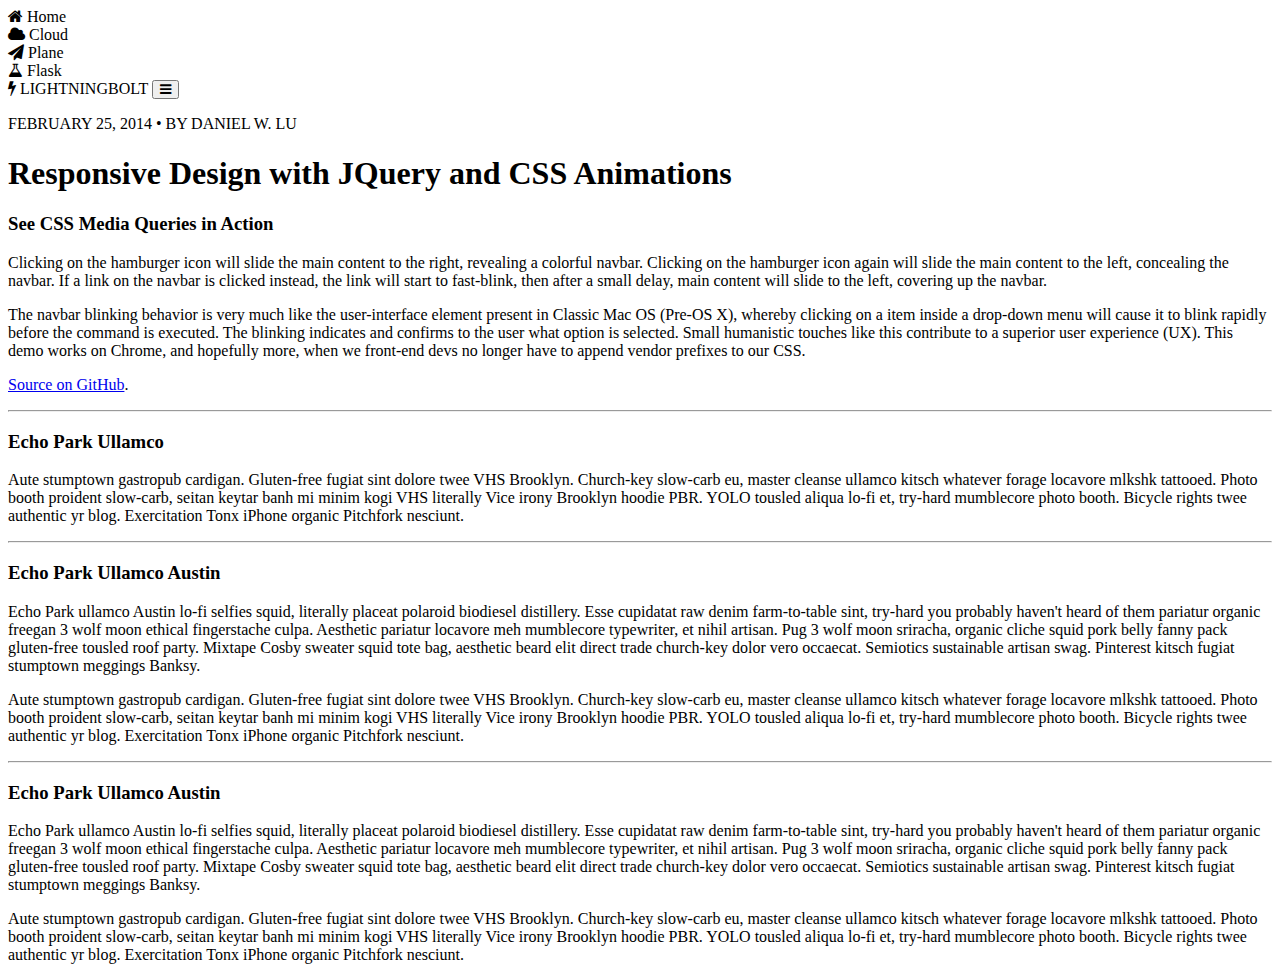
==== docs/index.html @ 4aaa41ac "Added responsive page demo as Github project page" ====
<html>
<head>
	<title>Responsive Test</title>
	<link rel="stylesheet" type="text/css" href="style.css">
	<link href='http://fonts.googleapis.com/css?family=Open+Sans:300italic,400italic,600italic,700italic,800italic,300,400,600,700,800' rel='stylesheet' type='text/css'>
	<link href="http://netdna.bootstrapcdn.com/font-awesome/4.1.0/css/font-awesome.min.css" rel="stylesheet">
	<script src="http://ajax.googleapis.com/ajax/libs/jquery/2.1.0/jquery.min.js"></script>
	<script src="application.js"></script>
	<meta name="viewport" content="width=600, initial-scale=1">
	<!-- Mobile: When viewport size is > 360, set initial scale / magnification to 5x -->
	<!-- Phone's self reported resolution is usually lower than actual hardware resolution -->
</head>
<body>

	<div class="nav hidden">
		<div class="nav-links color-1">
			<span><i class="fa fa-home"></i> Home</span>
		</div>
		<div class="nav-links color-2">
			<span><i class="fa fa-cloud"></i> Cloud</span>
		</div>
		<div class="nav-links color-3">
			<span><i class="fa fa-send"></i> Plane</span>
		</div>
		<div class="nav-links color-4">
			<span><i class="fa fa-flask"></i> Flask</span>
		</div>
	</div>

	<div class="body">

			<div class="side">
				<div class="side-content">
					<div class="name-and-button">
					<span class="business-name"><i class="fa fa-bolt"></i> LIGHTNINGBOLT</span>
					<button type="button" name="show-menu" class="menu-button" id="menu-button"><i class="fa fa-bars"></i></button>
					</div>
					<div class	="info-and-title">
					<p class="blog-info">FEBRUARY 25, 2014 &bull; BY DANIEL W. LU</p>
					<h1>Responsive Design with JQuery and CSS Animations</h1>
					</div>
				</div>
			</div>

			<div class="main">
				<div class="main-content">
					<h3>See CSS Media Queries in Action</h3>

					<p>Clicking on the hamburger icon will slide the main content to the right, revealing a colorful navbar. Clicking on the hamburger icon again will slide the main content to the left, concealing the navbar. If a link on the navbar is clicked instead, the link will start to fast-blink, then after a small delay, main content will slide to the left, covering up the navbar.</p>

					<p>The navbar blinking behavior is very much like the user-interface element present in Classic Mac OS (Pre-OS X), whereby clicking on a item inside a drop-down menu will cause it to blink rapidly before the command is executed. The blinking indicates and confirms to the user what option is selected. Small humanistic touches like this contribute to a superior user experience (UX). This demo works on Chrome, and hopefully more, when we front-end devs no longer have to append vendor prefixes to our CSS.</p>

					<p><a href="https://github.com/dandydanny/responsive_design">Source on GitHub</a>.</p>

				</div>
				
				<hr>

				<div class="main-content">

					<h3>Echo Park Ullamco</h3>

					<p>Aute stumptown gastropub cardigan. Gluten-free fugiat sint dolore twee VHS Brooklyn. Church-key slow-carb eu, master cleanse ullamco kitsch whatever forage locavore mlkshk tattooed. Photo booth proident slow-carb, seitan keytar banh mi minim kogi VHS literally Vice irony Brooklyn hoodie PBR. YOLO tousled aliqua lo-fi et, try-hard mumblecore photo booth. Bicycle rights twee authentic yr blog. Exercitation Tonx iPhone organic Pitchfork nesciunt.</p>
				</div>

				<hr>

				<div class="main-content">

					<h3>Echo Park Ullamco Austin</h3>

					<p>Echo Park ullamco Austin lo-fi selfies squid, literally placeat polaroid biodiesel distillery. Esse cupidatat raw denim farm-to-table sint, try-hard you probably haven't heard of them pariatur organic freegan 3 wolf moon ethical fingerstache culpa. Aesthetic pariatur locavore meh mumblecore typewriter, et nihil artisan. Pug 3 wolf moon sriracha, organic cliche squid pork belly fanny pack gluten-free tousled roof party. Mixtape Cosby sweater squid tote bag, aesthetic beard elit direct trade church-key dolor vero occaecat. Semiotics sustainable artisan swag. Pinterest kitsch fugiat stumptown meggings Banksy.</p>

					<p>Aute stumptown gastropub cardigan. Gluten-free fugiat sint dolore twee VHS Brooklyn. Church-key slow-carb eu, master cleanse ullamco kitsch whatever forage locavore mlkshk tattooed. Photo booth proident slow-carb, seitan keytar banh mi minim kogi VHS literally Vice irony Brooklyn hoodie PBR. YOLO tousled aliqua lo-fi et, try-hard mumblecore photo booth. Bicycle rights twee authentic yr blog. Exercitation Tonx iPhone organic Pitchfork nesciunt.</p>
				</div>

				<hr>

				<div class="main-content">

					<h3>Echo Park Ullamco Austin</h3>

					<p>Echo Park ullamco Austin lo-fi selfies squid, literally placeat polaroid biodiesel distillery. Esse cupidatat raw denim farm-to-table sint, try-hard you probably haven't heard of them pariatur organic freegan 3 wolf moon ethical fingerstache culpa. Aesthetic pariatur locavore meh mumblecore typewriter, et nihil artisan. Pug 3 wolf moon sriracha, organic cliche squid pork belly fanny pack gluten-free tousled roof party. Mixtape Cosby sweater squid tote bag, aesthetic beard elit direct trade church-key dolor vero occaecat. Semiotics sustainable artisan swag. Pinterest kitsch fugiat stumptown meggings Banksy.</p>

					<p>Aute stumptown gastropub cardigan. Gluten-free fugiat sint dolore twee VHS Brooklyn. Church-key slow-carb eu, master cleanse ullamco kitsch whatever forage locavore mlkshk tattooed. Photo booth proident slow-carb, seitan keytar banh mi minim kogi VHS literally Vice irony Brooklyn hoodie PBR. YOLO tousled aliqua lo-fi et, try-hard mumblecore photo booth. Bicycle rights twee authentic yr blog. Exercitation Tonx iPhone organic Pitchfork nesciunt.</p>
				</div>
			</div> <!-- end of main div -->



	</div> <!-- end of body div -->
</body>
</html>
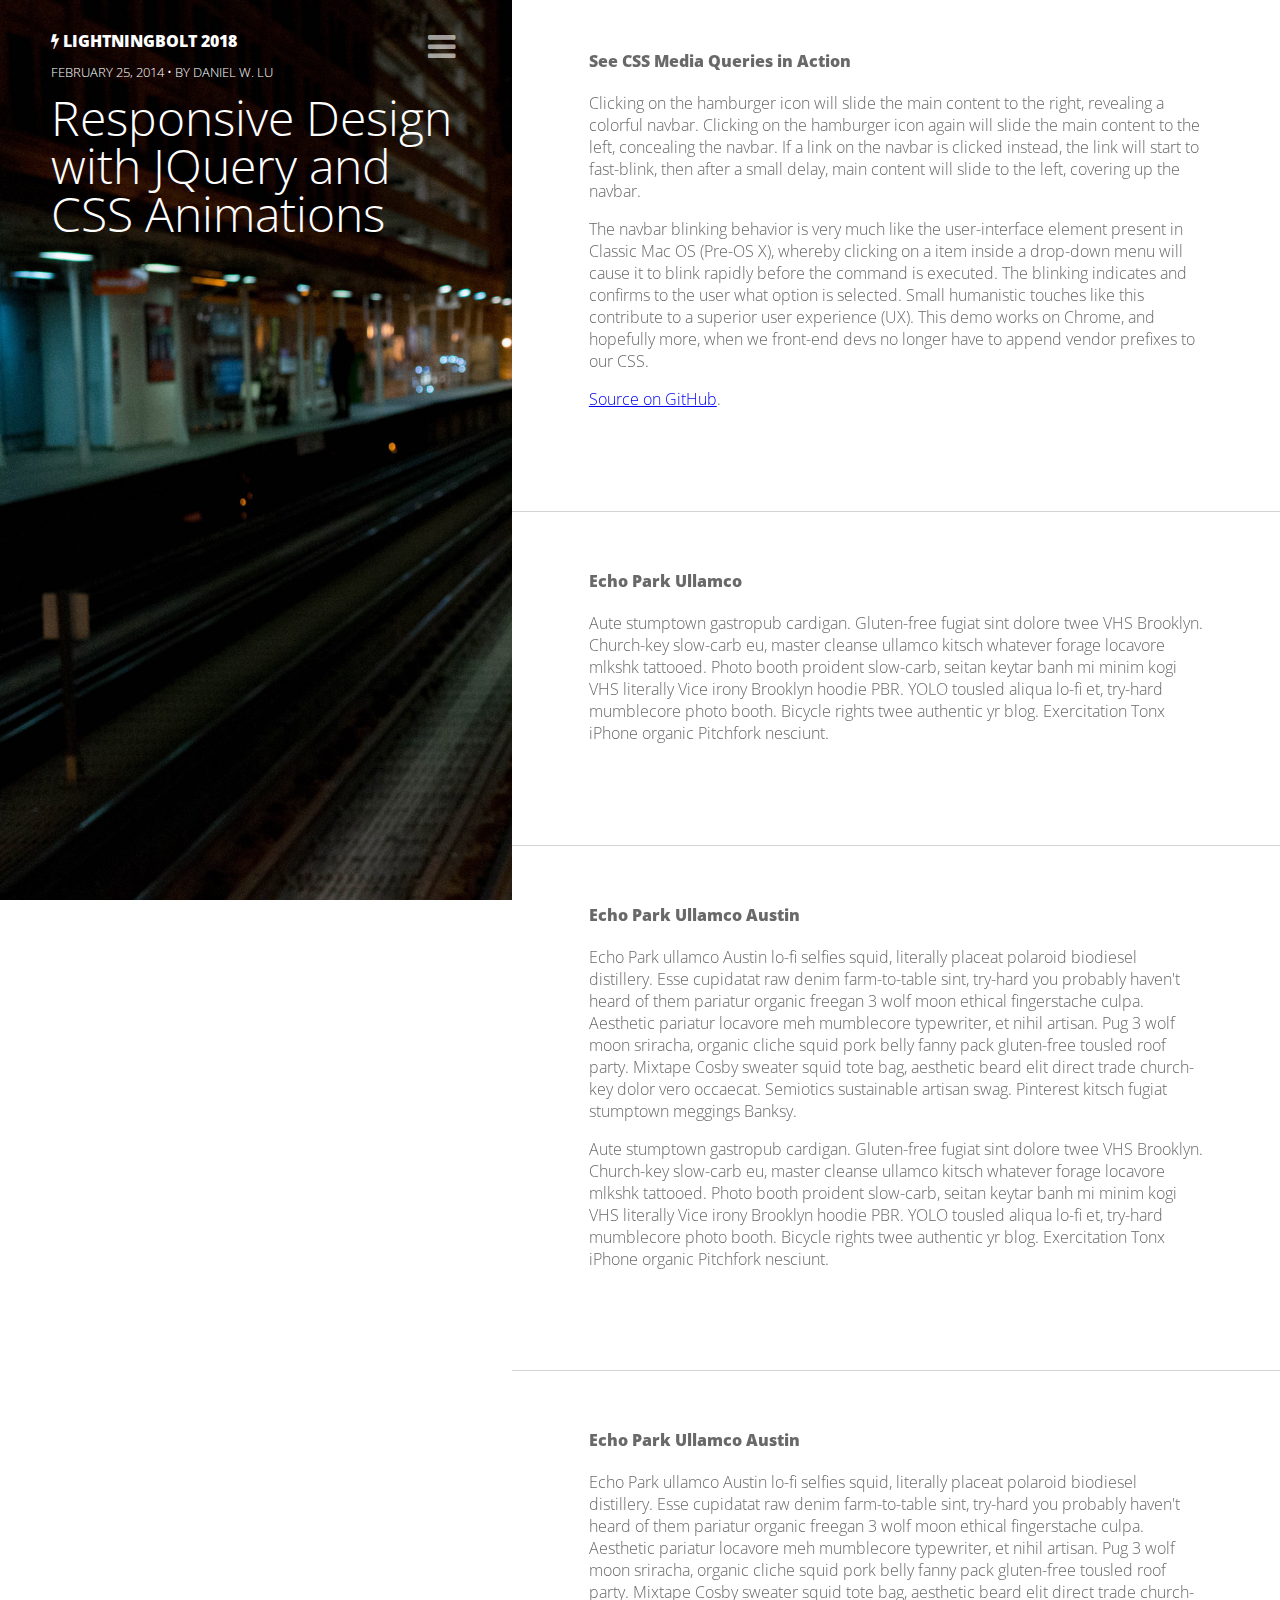
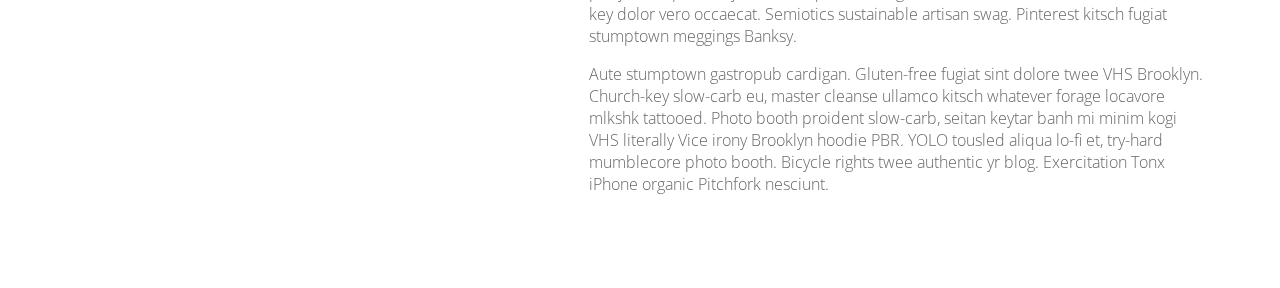
==== commit 6612286b: "Update index.html in /docs for Github pages" ====
--- a/docs/index.html
+++ b/docs/index.html
@@ -2,9 +2,9 @@
 <head>
 	<title>Responsive Test</title>
 	<link rel="stylesheet" type="text/css" href="style.css">
-	<link href='http://fonts.googleapis.com/css?family=Open+Sans:300italic,400italic,600italic,700italic,800italic,300,400,600,700,800' rel='stylesheet' type='text/css'>
-	<link href="http://netdna.bootstrapcdn.com/font-awesome/4.1.0/css/font-awesome.min.css" rel="stylesheet">
-	<script src="http://ajax.googleapis.com/ajax/libs/jquery/2.1.0/jquery.min.js"></script>
+	<link href='https://fonts.googleapis.com/css?family=Open+Sans:300italic,400italic,600italic,700italic,800italic,300,400,600,700,800' rel='stylesheet' type='text/css'>
+	<link href="https://netdna.bootstrapcdn.com/font-awesome/4.1.0/css/font-awesome.min.css" rel="stylesheet">
+	<script src="https://ajax.googleapis.com/ajax/libs/jquery/2.1.0/jquery.min.js"></script>
 	<script src="application.js"></script>
 	<meta name="viewport" content="width=600, initial-scale=1">
 	<!-- Mobile: When viewport size is > 360, set initial scale / magnification to 5x -->
@@ -32,7 +32,7 @@
 			<div class="side">
 				<div class="side-content">
 					<div class="name-and-button">
-					<span class="business-name"><i class="fa fa-bolt"></i> LIGHTNINGBOLT</span>
+					<span class="business-name"><i class="fa fa-bolt"></i> LIGHTNINGBOLT 2018</span>
 					<button type="button" name="show-menu" class="menu-button" id="menu-button"><i class="fa fa-bars"></i></button>
 					</div>
 					<div class	="info-and-title">
@@ -90,4 +90,4 @@
 
 	</div> <!-- end of body div -->
 </body>
-</html>+</html>
--- a/docs/style.css
+++ b/docs/style.css
@@ -0,0 +1,285 @@
+/* http://meyerweb.com/eric/tools/css/reset/ 
+   v2.0 | 20110126
+   License: none (public domain)
+*/
+
+html, body, div, span, applet, object, iframe,
+h1, h2, h3, h4, h5, h6, p, blockquote, pre,
+a, abbr, acronym, address, big, cite, code,
+del, dfn, em, img, ins, kbd, q, s, samp,
+small, strike, strong, sub, sup, tt, var,
+b, u, i, center,
+dl, dt, dd, ol, ul, li,
+fieldset, form, label, legend,
+table, caption, tbody, tfoot, thead, tr, th, td,
+article, aside, canvas, details, embed, 
+figure, figcaption, footer, header, hgroup, 
+menu, nav, output, ruby, section, summary,
+time, mark, audio, video {
+	margin: 0;
+	padding: 0;
+	border: 0;
+	font-size: 100%;
+	font: inherit;
+	vertical-align: baseline;
+}
+
+/* HTML5 display-role reset for older browsers */
+/*article, aside, details, figcaption, figure, 
+footer, header, hgroup, menu, nav, section {
+	display: block;
+}
+body {
+	line-height: 1;
+}
+ol, ul {
+	list-style: none;
+}
+blockquote, q {
+	quotes: none;
+}
+blockquote:before, blockquote:after,
+q:before, q:after {
+	content: '';
+	content: none;
+	}
+table {
+	border-collapse: collapse;
+	border-spacing: 0;
+}*/
+
+/*-------------------------------------------------*/
+
+body {
+	overflow-x: hidden;
+	font-family: 'Open Sans', sans-serif;
+	margin: 0;
+	padding: 0;
+}
+
+.body {
+	display: block;
+	position: relative;
+	/*background-color: rgba(255,0,0,0.2);*/
+	z-index: 10;
+	box-shadow: 0 0 50px 5px rgba(255,255,255,1 );
+}
+
+.nav {
+	position: fixed;
+	/*display: block;*/
+	/*box-sizing: border-box;*/
+	height: 100%;
+	width: 300px;
+	background-color: rgba(34, 155, 213, 1);
+	color: white;
+	z-index: 1;
+
+	/*padding: 10%;*/
+	/*padding-top: 30px;*/
+
+}
+
+.nav-links {
+	box-sizing: border-box;
+	width: 100%;
+	height: 100px;
+	/*background-color: darkgray;*/
+	v-align: bottom;
+	font-size: 2em;
+	opacity: 0.8;
+	padding: 10%;
+}
+
+.color-1 {
+	background-color: rgba(3, 221, 221, 1);
+}
+
+.color-2 {
+	background-color: rgba(126, 243, 154, 1);
+}
+
+.color-3 {
+	background-color: rgba(200, 250, 0, 1);
+}
+
+.color-4 {
+	background-color: rgba(255, 224, 0, 1);
+}
+
+.nav-links:hover {
+	opacity: 1;
+}
+
+.hidden {
+	/*display: none;*/
+	/*height: 0px;*/
+	opacity: 0;
+}
+
+.show {
+	/*display: block;*/
+	z-index: 1;
+	-webkit-animation: show 5s;
+}
+
+.shift-out {
+	-webkit-animation: shift-out 1s;
+	animation: shift-out 1s;
+	left: 300px;
+}
+
+@-webkit-keyframes shift-out {
+	0% 			{left: 0px;}
+	100% 		{left: 300px;}
+}
+
+@keyframes shift-out {
+	0% 			{left: 0px;}
+	100% 		{left: 300px;}
+}
+
+.shift-in {
+	-webkit-animation: shift-in 1s;
+	animation: shift-in 1s;
+/*	left: 0px;*/
+}
+
+@-webkit-keyframes shift-in {
+	0% 			{left: 300px;}
+	100% 		{left: 0px;}
+}
+
+@keyframes shift-in {
+	0% 			{left: 300px;}
+	100% 		{left: 0px;}
+}
+
+.blink {
+	-webkit-animation: blink 0.1s infinite;
+	animation: blink 0.1s infinite;
+
+}
+
+@-webkit-keyframes blink {
+	0%, 100% 			{opacity: 0.5;}
+	50% 					{opacity: 1;}
+}
+
+@keyframes blink {
+	0%, 100% 			{opacity: 0.5;}
+	50% 					{opacity: 1;}
+}
+
+.side {
+	position: fixed;
+	width: 40%;
+	height: 100%;
+	background: url('train_station.jpg');
+	background-size: cover;
+}
+
+.side-content {
+	padding: 10%;
+	padding-top: 30px;
+	color: white;
+}
+
+.main {
+	/*display: inline-block;*/
+	position: relative;
+	left: 40%;
+	width: 60%;
+	/*background-color: white;*/
+}
+
+.main-content {
+	padding: 10%;
+	padding-top: 30px;
+	color: dimgray;
+	background-color: white;
+}
+
+h1 {
+	/*margin: 20px 0;*/
+	font-weight: 300;
+	font-size: 300%;
+	line-height: 1em;
+}
+
+h2 {
+	margin: 20px 0;
+	font-weight: 300;
+	font-size: 1.5em;
+}
+
+h3 {
+	margin: 20px 0;
+	font-weight: 800;
+	font-size: 1.0em;
+}
+
+p {
+	font-weight: 300;
+	size: 2.5em;
+	margin: 1em 0;
+}
+
+.business-name {
+	float: left;
+/*	margin: 20px 0;*/
+	font-weight: 800;
+	font-size: 1.0em;
+}
+
+.menu-button {
+	float: right;
+	/*padding: 0 0 2em 2em;*/
+	color: white;
+	background: none;
+	border: none;
+	font-size: 2em;
+	opacity: 0.6;
+}
+
+.menu-button:hover {
+	opacity: 1;
+}
+
+.blog-info {
+	/*margin-right: 0.5em;*/
+	font-size: 0.8em;
+}
+
+hr {
+	border: 0;
+	height: 1px;
+	background-color: lightgray;
+}
+
+.name-and-button {
+	height: 20px;
+	/*background-color: pink;*/
+	/*display: inline-block;*/
+}
+
+/*800px = 50em*/
+@media (max-width: 700px) {
+  .side {
+  	position: relative;
+		width: 100%;
+		height: 250px;
+		background-size: cover;
+  }
+
+  .side h1{
+		font-size: 2em;
+		margin: 0;
+  }
+
+  .main {
+		/*display: inline-block;*/
+		left: 0;
+		width: 100%;
+	}
+}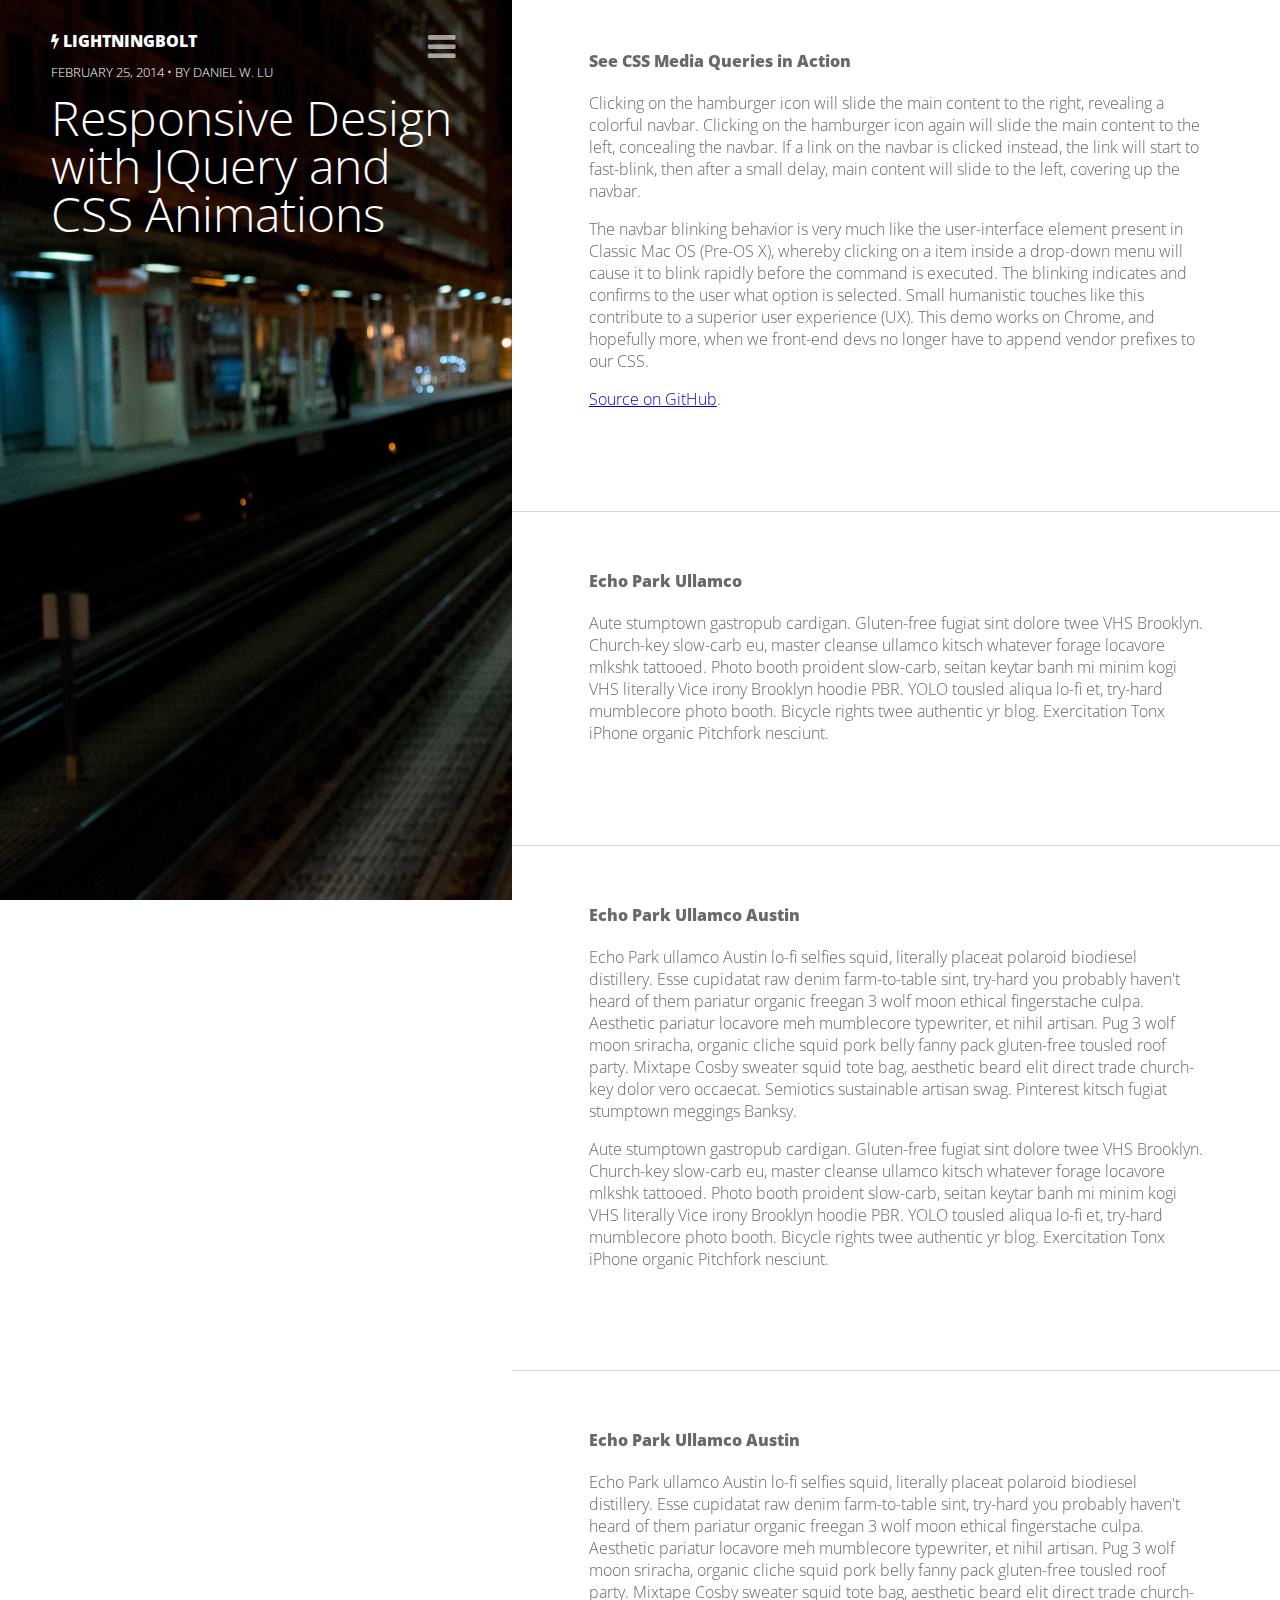
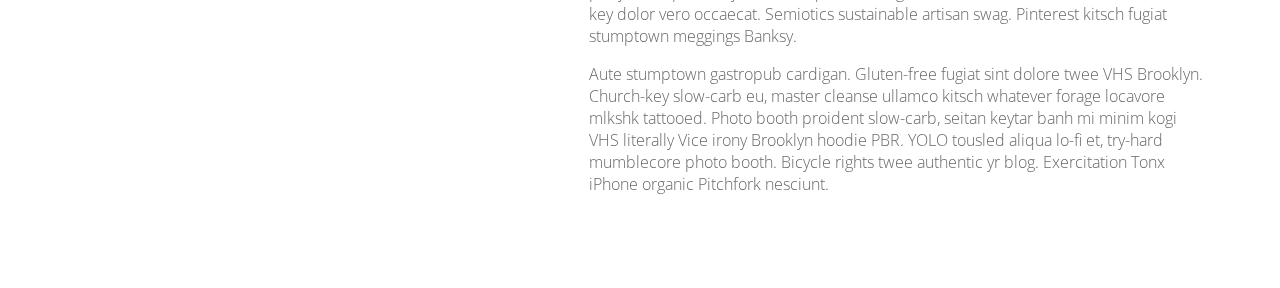
==== commit 6dad6712: "Removed 2018 year from logotype" ====
--- a/docs/index.html
+++ b/docs/index.html
@@ -32,7 +32,7 @@
 			<div class="side">
 				<div class="side-content">
 					<div class="name-and-button">
-					<span class="business-name"><i class="fa fa-bolt"></i> LIGHTNINGBOLT 2018</span>
+					<span class="business-name"><i class="fa fa-bolt"></i> LIGHTNINGBOLT</span>
 					<button type="button" name="show-menu" class="menu-button" id="menu-button"><i class="fa fa-bars"></i></button>
 					</div>
 					<div class	="info-and-title">
